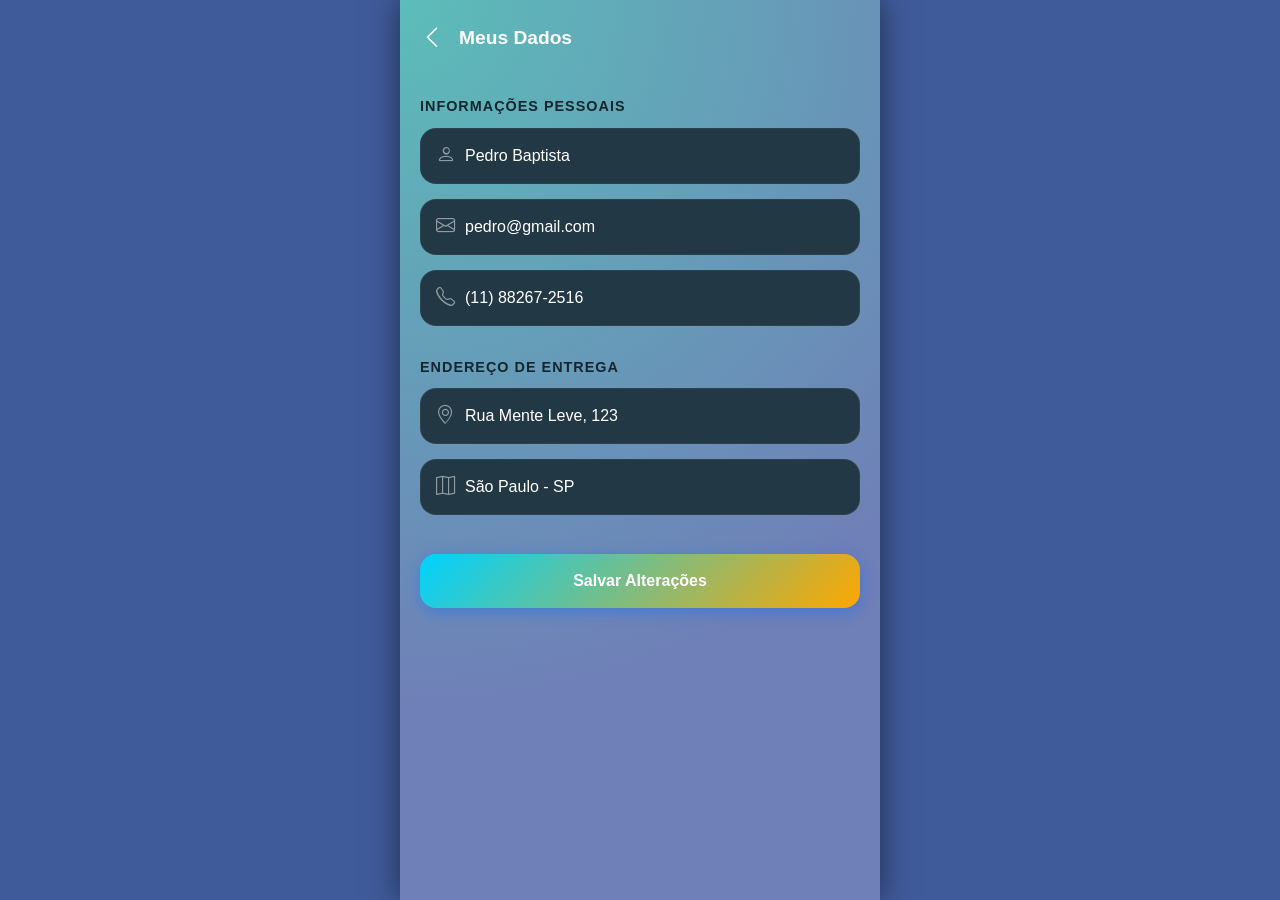
==== Dados.html @ 1ae3b2bd "Update phone number in Dados.html" ====
<!DOCTYPE html>
<html lang="pt-BR">
<head>
  <meta charset="UTF-8">
  <meta name="viewport" content="width=device-width, initial-scale=1.0">
  <title>Mente Leve - Meus Dados</title>
  <link href="https://cdn.jsdelivr.net/npm/bootstrap@5.3.2/dist/css/bootstrap.min.css" rel="stylesheet">
  <link rel="stylesheet" href="https://cdn.jsdelivr.net/npm/bootstrap-icons@1.11.1/font/bootstrap-icons.css">
  <link rel="stylesheet" href="dados/dados.css">
</head>
<body>
  <div class="app-container">
    <header class="top-header">
      <a href="Perfil.html" class="btn-back"><i class="bi bi-chevron-left"></i></a>
      <div class="header-title">Meus Dados</div>
    </header>

    <div class="form-section-title">Informações Pessoais</div>
    
    <div class="custom-input-box">
      <i class="bi bi-person"></i>
      <input type="text" value="Pedro Baptista" placeholder="Nome Completo">
    </div>
    <div class="custom-input-box">
      <i class="bi bi-envelope"></i>
      <input type="email" value="pedro@gmail.com" placeholder="E-mail">
    </div>
    <div class="custom-input-box">
      <i class="bi bi-telephone"></i>
      <input type="tel" value="(11) 88267-2516" placeholder="Telefone">
    </div>

    <div class="form-section-title mt-3">Endereço de Entrega</div>
    
    <div class="custom-input-box">
      <i class="bi bi-geo-alt"></i>
      <input type="text" value="Rua Mente Leve, 123" placeholder="Endereço Completo">
    </div>
    <div class="custom-input-box">
      <i class="bi bi-map"></i>
      <input type="text" value="São Paulo - SP" placeholder="Cidade / Estado">
    </div>

    <button class="btn-save mt-4">Salvar Alterações</button>
  </div>
</body>
</html>
---- dados/dados.css ----
body {
        background: #405b9a;
        font-family: 'Segoe UI', sans-serif;
        color: #ffffff;
        margin: 0;
        min-height: 100vh;
    }

    .app-container {
        max-width: 480px;
        margin: 0 auto;
        background: radial-gradient(circle at top left, #5cbdb9 0%, #6f7fb7 70%);
        min-height: 100vh;
        box-shadow: 0 0 30px rgba(0, 0, 0, 0.5);
        padding: 20px;
        display: flex;
        flex-direction: column;
    }

    .top-header {
        display: flex;
        align-items: center;
        margin-bottom: 25px;
    }

    .btn-back {
        color: #ffffff;
        font-size: 1.5rem;
        text-decoration: none;
        margin-right: 15px;
    }

    .header-title {
        font-size: 1.2rem;
        font-weight: 600;
        color: #ffffff;
    }

    .form-section-title {
        font-size: 0.9rem;
        color: #15262e;
        text-transform: uppercase;
        letter-spacing: 1px;
        margin-bottom: 10px;
        margin-top: 15px;
        font-weight: 700;
    }

    .custom-input-box {
        background-color: #233845;
        border-radius: 16px;
        padding: 5px 15px;
        margin-bottom: 15px;
        border: 1px solid rgba(255, 255, 255, 0.05);
        display: flex;
        align-items: center;
    }

    .custom-input-box i {
        color: rgba(255, 255, 255, 0.5);
        margin-right: 10px;
        font-size: 1.2rem;
    }

    .custom-input-box input {
        background: transparent;
        border: none;
        color: #fff;
        width: 100%;
        outline: none;
        padding: 10px 0;
    }

    .custom-input-box input::placeholder {
        color: rgba(255, 255, 255, 0.5);
    }

    .btn-save {
        background: linear-gradient(135deg, #00d2ff 0%, rgb(255, 166, 0) 100%);
        border: none;
        color: #ffffff;
        font-weight: 700;
        border-radius: 16px;
        padding: 15px;
        margin-top: auto;
        width: 100%;
        transition: opacity 0.3s;
        box-shadow: 0 4px 15px rgba(0, 110, 255, 0.4);
    }

    .btn-save:hover {
        opacity: 0.9;
    }
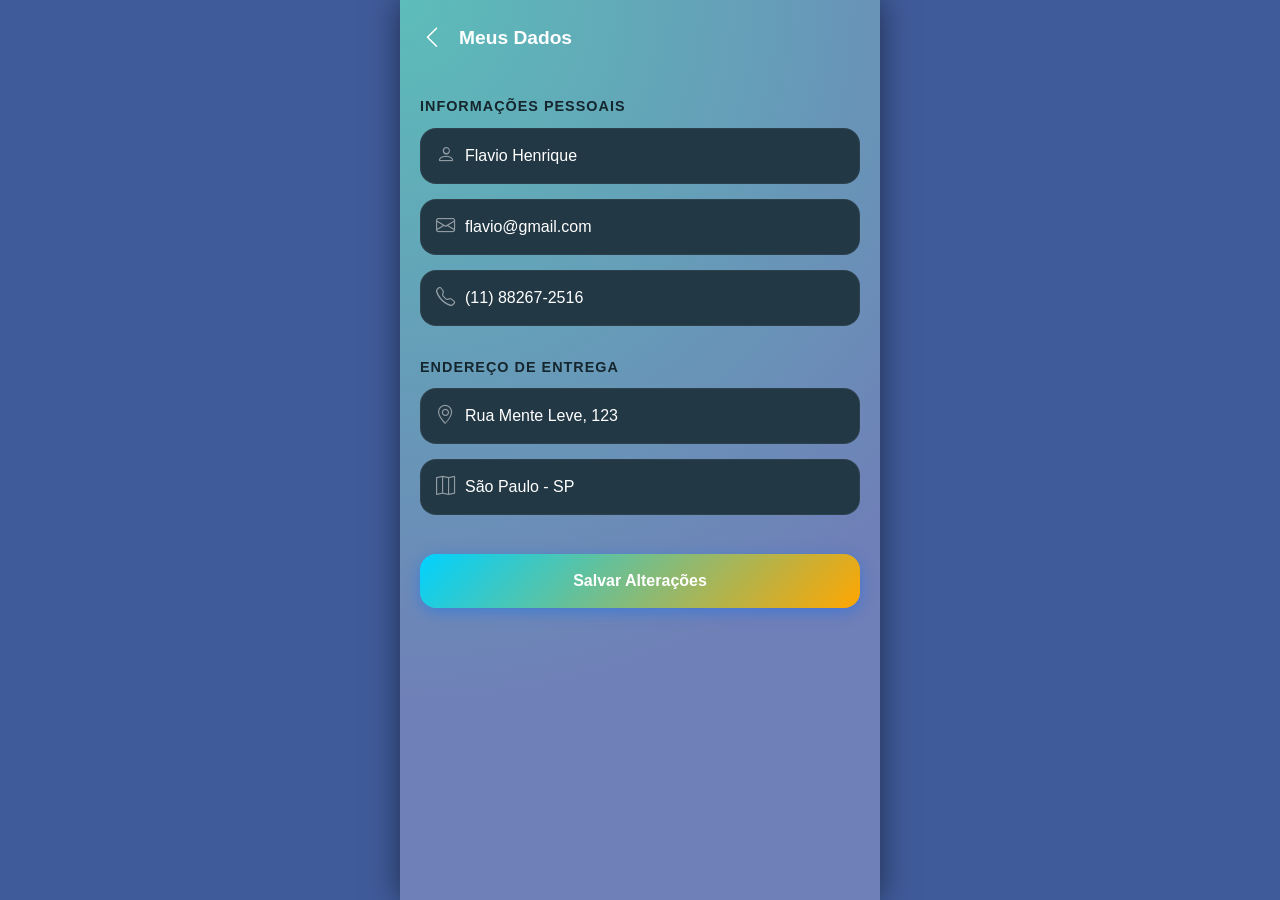
==== commit b682e775: "Update Dados.html" ====
--- a/Dados.html
+++ b/Dados.html
@@ -19,11 +19,11 @@
     
     <div class="custom-input-box">
       <i class="bi bi-person"></i>
-      <input type="text" value="Pedro Baptista" placeholder="Nome Completo">
+      <input type="text" value="Flavio Henrique" placeholder="Nome Completo">
     </div>
     <div class="custom-input-box">
       <i class="bi bi-envelope"></i>
-      <input type="email" value="pedro@gmail.com" placeholder="E-mail">
+      <input type="email" value="flavio@gmail.com" placeholder="E-mail">
     </div>
     <div class="custom-input-box">
       <i class="bi bi-telephone"></i>
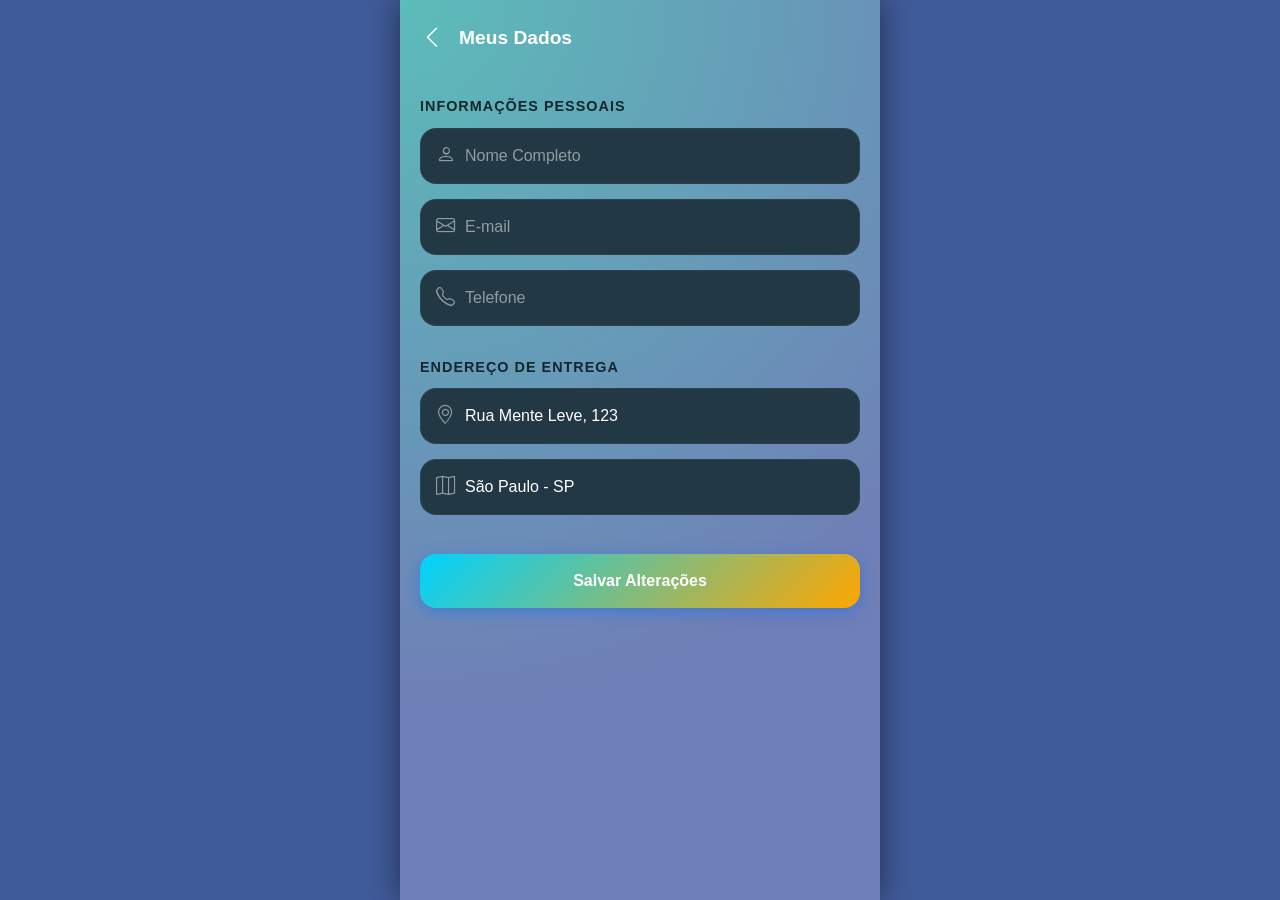
==== commit ddd87386: "Update input fields and add localStorage functionality" ====
--- a/Dados.html
+++ b/Dados.html
@@ -1,5 +1,6 @@
 <!DOCTYPE html>
 <html lang="pt-BR">
+
 <head>
   <meta charset="UTF-8">
   <meta name="viewport" content="width=device-width, initial-scale=1.0">
@@ -8,6 +9,7 @@
   <link rel="stylesheet" href="https://cdn.jsdelivr.net/npm/bootstrap-icons@1.11.1/font/bootstrap-icons.css">
   <link rel="stylesheet" href="dados/dados.css">
 </head>
+
 <body>
   <div class="app-container">
     <header class="top-header">
@@ -16,22 +18,22 @@
     </header>
 
     <div class="form-section-title">Informações Pessoais</div>
-    
+
     <div class="custom-input-box">
       <i class="bi bi-person"></i>
-      <input type="text" value="Flavio Henrique" placeholder="Nome Completo">
+      <input type="text" id="nomeUsuario" placeholder="Nome Completo">
     </div>
     <div class="custom-input-box">
       <i class="bi bi-envelope"></i>
-      <input type="email" value="flavio@gmail.com" placeholder="E-mail">
+      <input type="email" id="mail" placeholder="E-mail">
     </div>
     <div class="custom-input-box">
       <i class="bi bi-telephone"></i>
-      <input type="tel" value="(11) 88267-2516" placeholder="Telefone">
+      <input type="tel" value="" placeholder="Telefone">
     </div>
 
     <div class="form-section-title mt-3">Endereço de Entrega</div>
-    
+
     <div class="custom-input-box">
       <i class="bi bi-geo-alt"></i>
       <input type="text" value="Rua Mente Leve, 123" placeholder="Endereço Completo">
@@ -41,7 +43,33 @@
       <input type="text" value="São Paulo - SP" placeholder="Cidade / Estado">
     </div>
 
-    <button class="btn-save mt-4">Salvar Alterações</button>
+    <button class="btn-save mt-4" id="salvar">Salvar Alterações</button>
   </div>
 </body>
+
+<script>
+  // Recupera o nome salvo no localStorage
+  const nomeSalvo = localStorage.getItem("usuarioNome");
+  const emailSalvo = localStorage.getItem("Email");
+
+  // Exemplo: se houver um elemento com id="boasVindas", injeta o nome nele
+  if (nomeSalvo) {
+    document.getElementById("nomeUsuario").value = nomeSalvo;
+  }
+
+  if (emailSalvo) {
+    document.getElementById("mail").value = emailSalvo;
+  }
+
+  function salvar() {
+    const nameInput = document.getElementById("nomeUsuario").value;
+    const emailInput = document.getElementById("mail").value;
+    // Salva o nome no localStorage do navegador
+    localStorage.setItem("usuarioNome", nameInput);
+    localStorage.setItem("Email", emailInput);
+  }
+
+  document.getElementById("salvar").addEventListener('click', salvar);
+</script>
+
 </html>
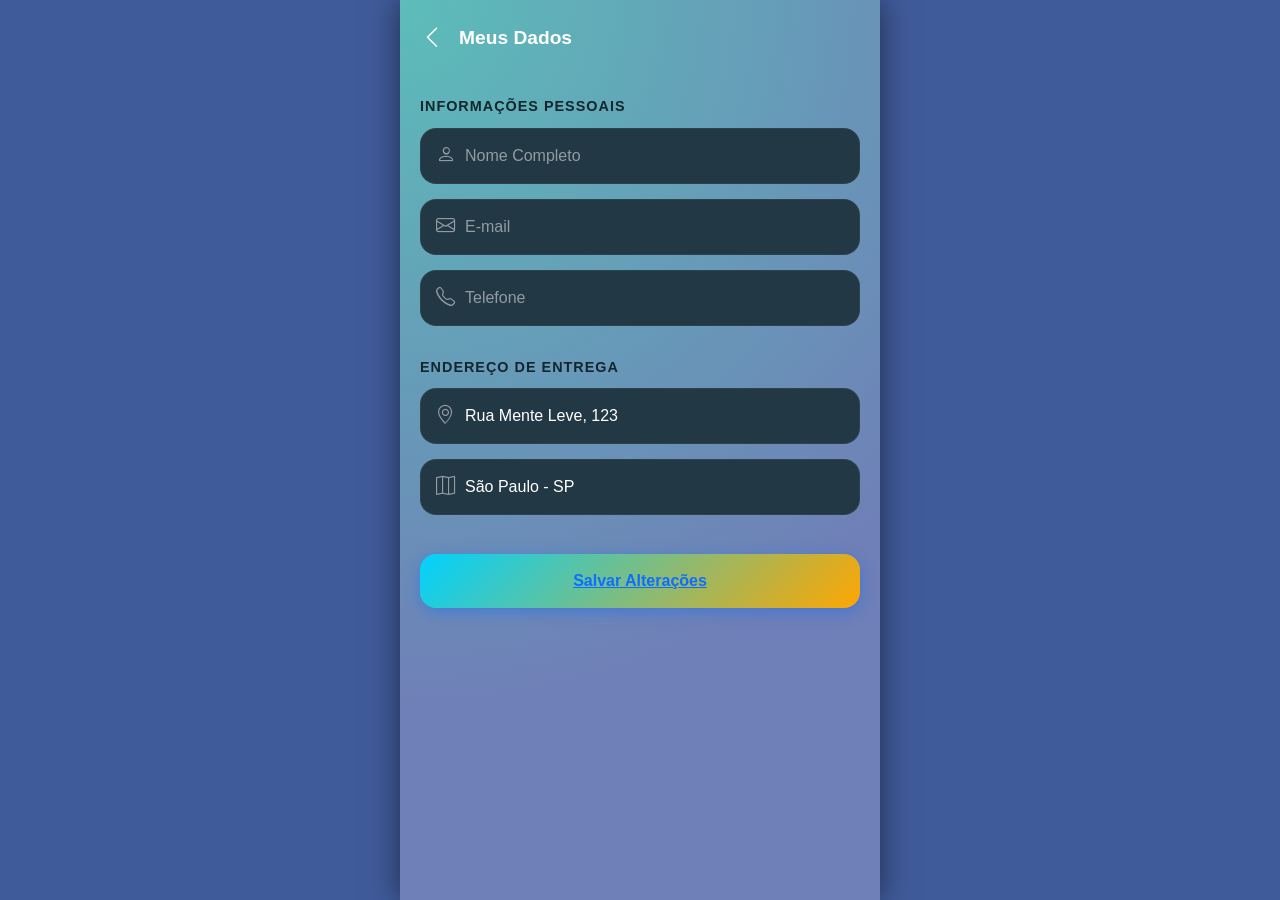
==== commit 8910a452: "Update Dados.html" ====
--- a/Dados.html
+++ b/Dados.html
@@ -43,7 +43,7 @@
       <input type="text" value="São Paulo - SP" placeholder="Cidade / Estado">
     </div>
 
-    <button class="btn-save mt-4" id="salvar">Salvar Alterações</button>
+    <button class="btn-save mt-4" id="salvar"><a href="Principal.html">Salvar Alterações</button>
   </div>
 </body>
 
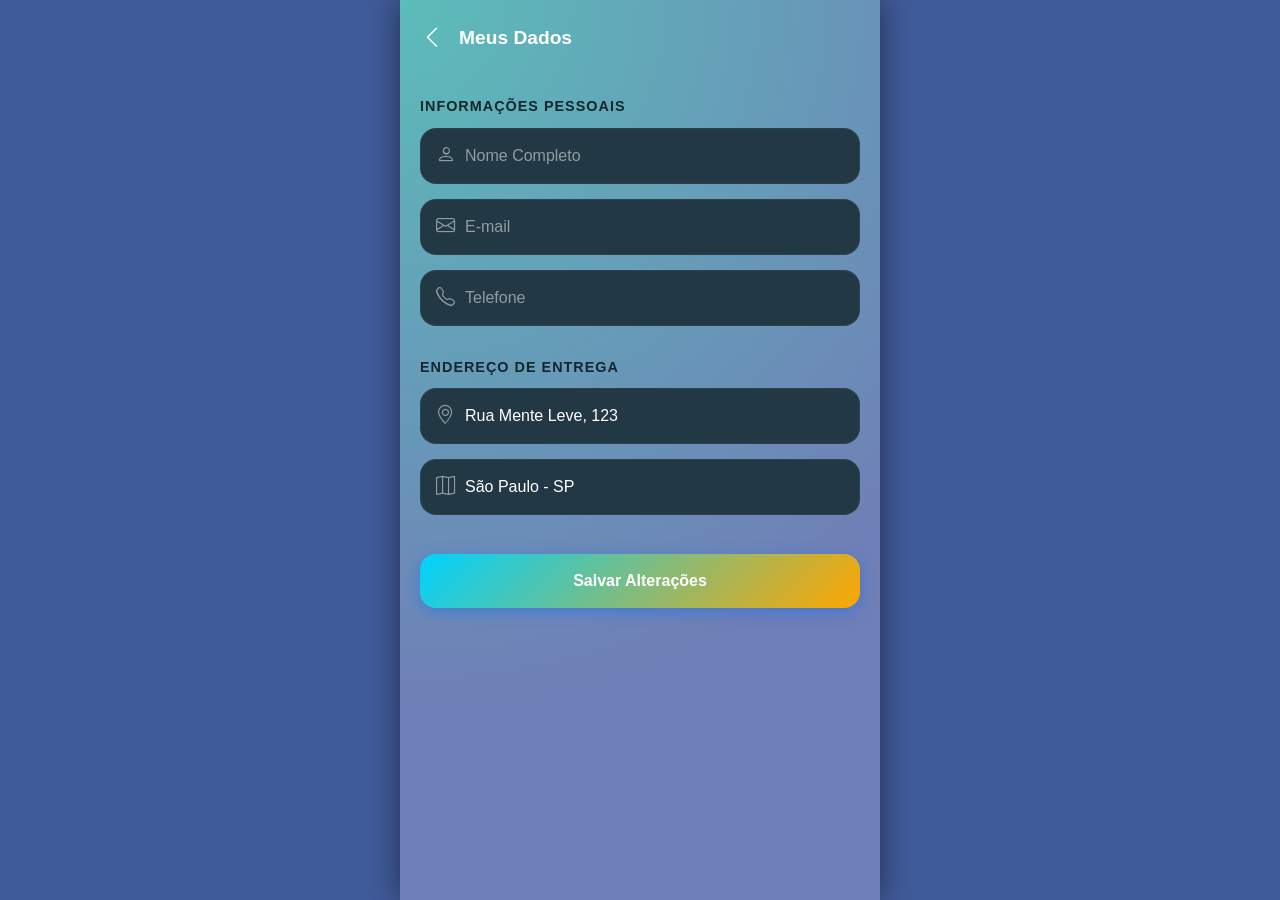
==== commit 602c2e7d: "Fix button element structure in Dados.html" ====
--- a/Dados.html
+++ b/Dados.html
@@ -43,7 +43,7 @@
       <input type="text" value="São Paulo - SP" placeholder="Cidade / Estado">
     </div>
 
-    <button class="btn-save mt-4" id="salvar"><a href="Principal.html">Salvar Alterações</button>
+    <a href="Principal.html"><button class="btn-save mt-4" id="salvar">Salvar Alterações</button><a>
   </div>
 </body>
 
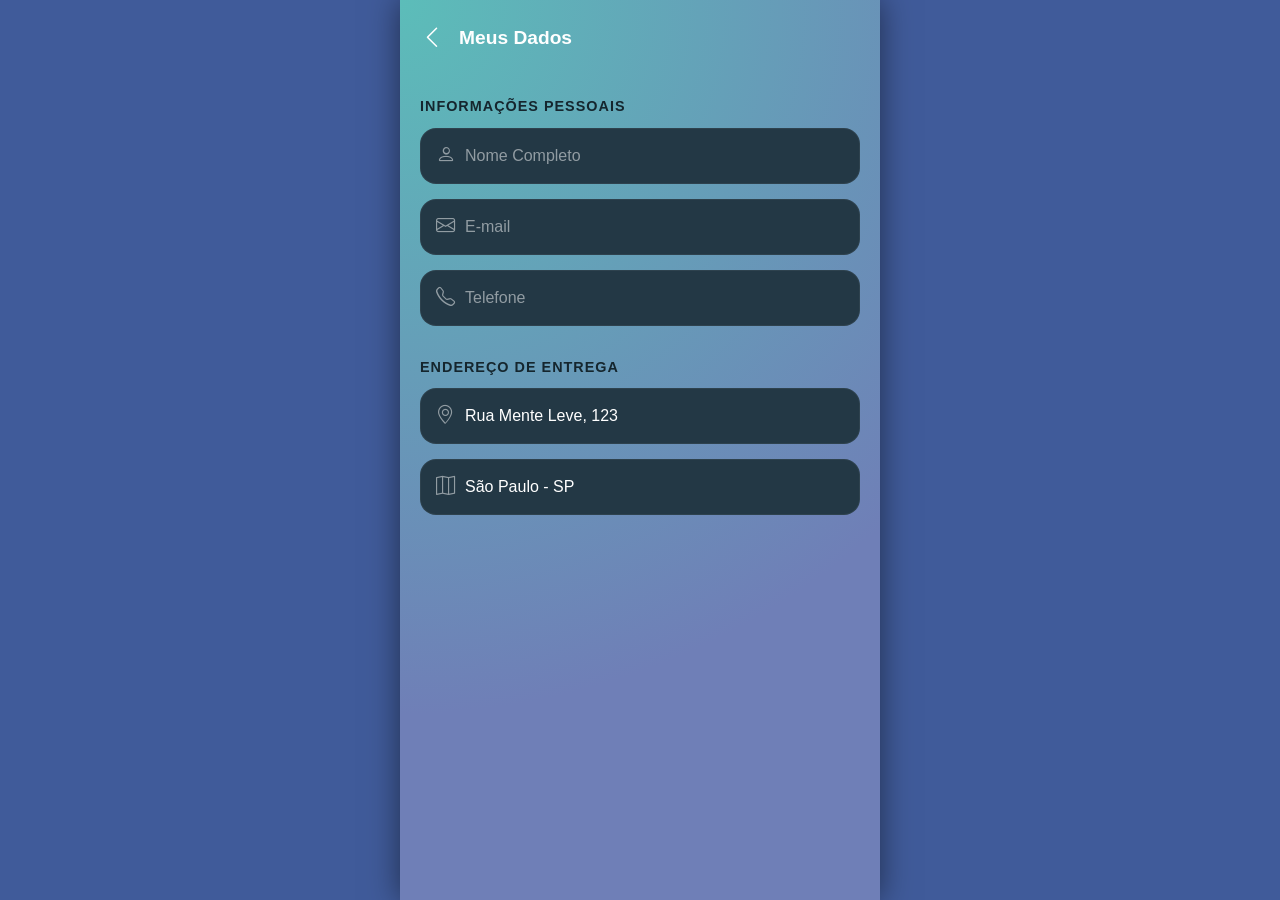
==== commit 39fd002e: "Correct button link for 'Salvar Alterações' Fix button link for saving changes in Dados.html." ====
--- a/Dados.html
+++ b/Dados.html
@@ -42,8 +42,7 @@
       <i class="bi bi-map"></i>
       <input type="text" value="São Paulo - SP" placeholder="Cidade / Estado">
     </div>
-
-    <a href="Principal.html"><button class="btn-save mt-4" id="salvar">Salvar Alterações</button><a>
+    
   </div>
 </body>
 
